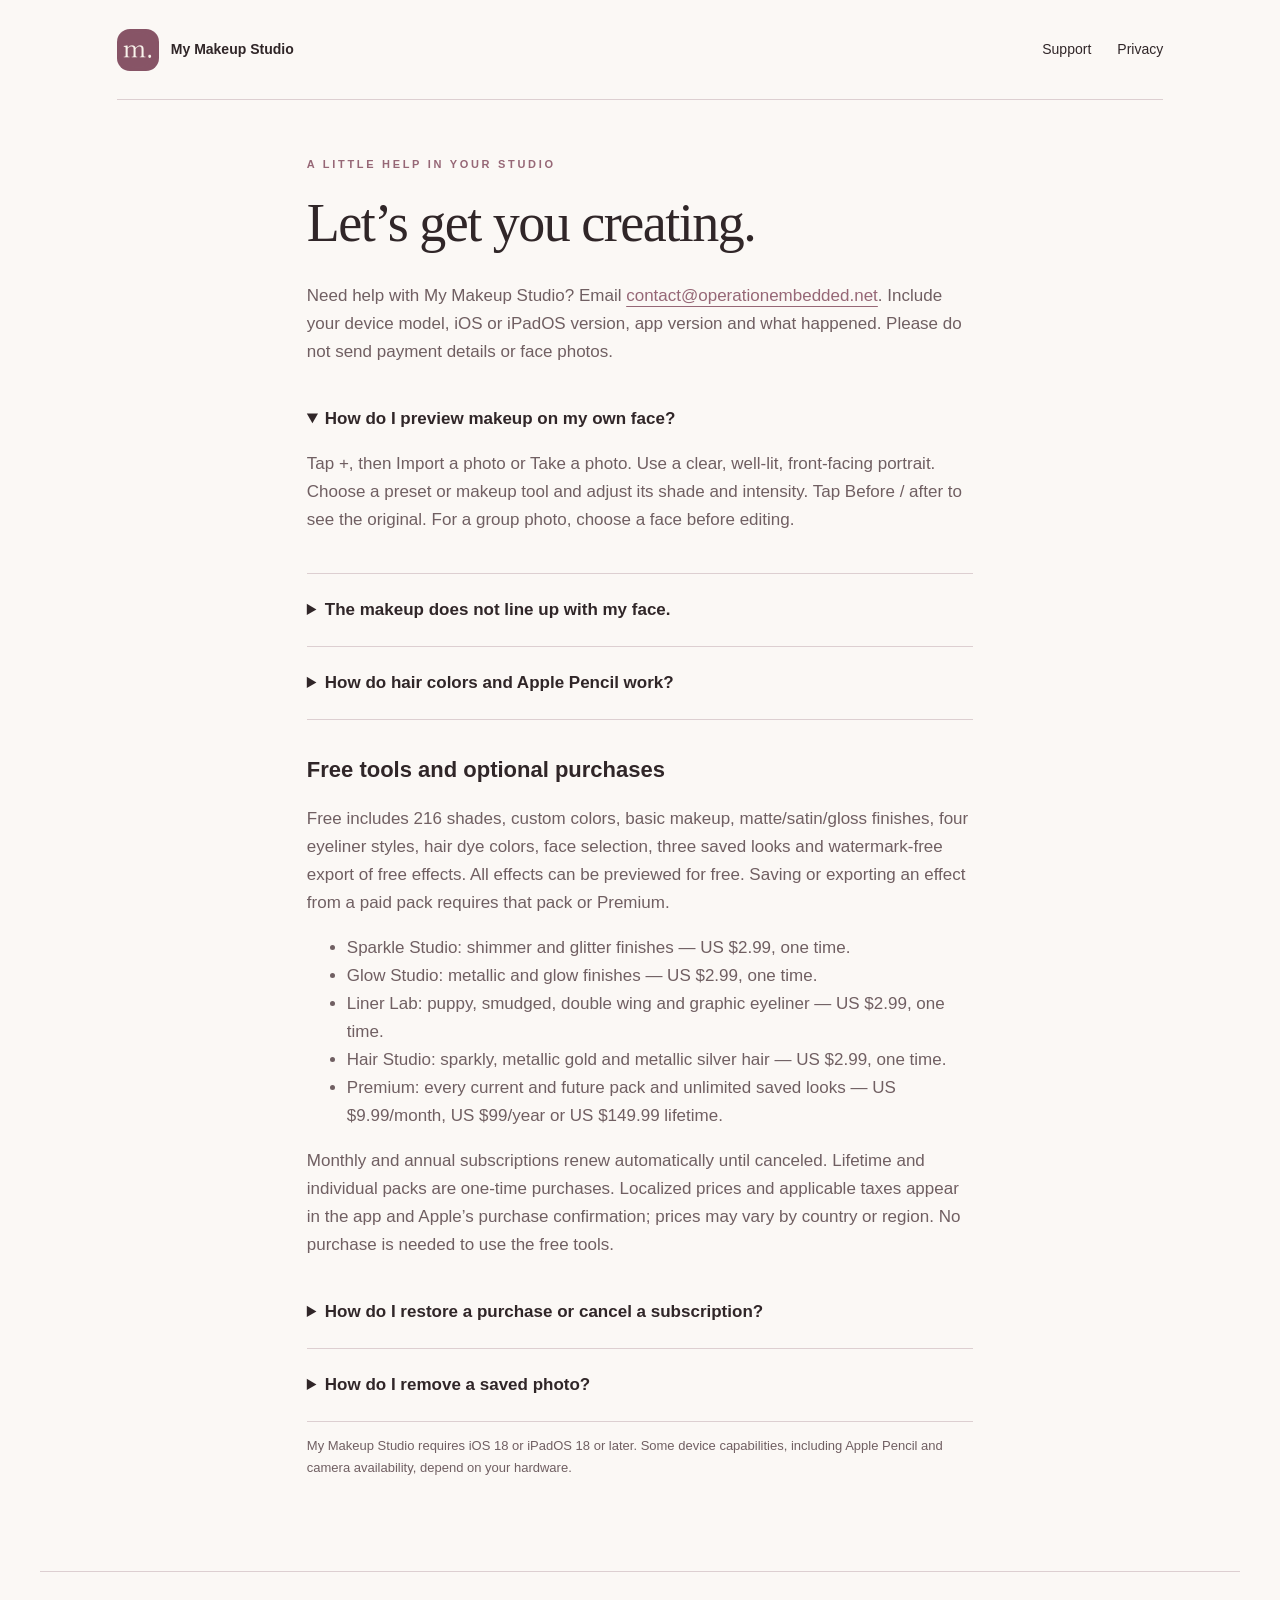
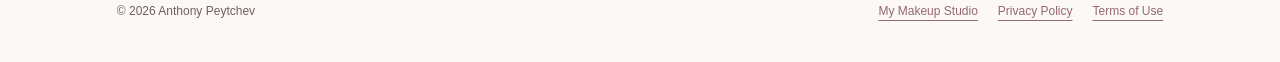
==== support.html @ 7896eaf6 "Publish My Makeup Studio support and privacy pages" ====
<!doctype html><html lang="en"><head><meta charset="utf-8"><meta name="viewport" content="width=device-width,initial-scale=1"><title>Support — My Makeup Studio</title><link rel="stylesheet" href="style.css"></head><body><header><nav aria-label="Main navigation"><a class="brand" href="index.html"><img src="assets/icon.png" alt="">My Makeup Studio</a><a href="support.html" aria-current="page">Support</a><a href="privacy.html">Privacy</a></nav></header><main class="legal"><div class="kicker">A little help in your studio</div><h1>Let’s get you creating.</h1><p>Need help with My Makeup Studio? Email <a href="mailto:contact@operationembedded.net">contact@operationembedded.net</a>. Include your device model, iOS or iPadOS version, app version and what happened. Please do not send payment details or face photos.</p><details open><summary>How do I preview makeup on my own face?</summary><p>Tap +, then Import a photo or Take a photo. Use a clear, well-lit, front-facing portrait. Choose a preset or makeup tool and adjust its shade and intensity. Tap Before / after to see the original. For a group photo, choose a face before editing.</p></details><details><summary>The makeup does not line up with my face.</summary><p>Try a photo with the full face visible, even lighting and less head tilt. Sunglasses, hair covering the eyes and very small faces can make detection harder. You can also zoom in and paint by hand. A photo preview is illustrative and is not a guarantee of how a physical cosmetic will look.</p></details><details><summary>How do hair colors and Apple Pencil work?</summary><p>Choose Hair and paint over the hair to make a reusable mask. Change the shade without repainting, or erase parts of the mask. Hair is not automatically segmented. On a compatible iPad, use Apple Pencil for brushwork; Pencil-only mode helps avoid finger marks. Foundation remains a sheer complexion tint.</p></details><section id="purchases"><h2>Free tools and optional purchases</h2><p>Free includes 216 shades, custom colors, basic makeup, matte/satin/gloss finishes, four eyeliner styles, hair dye colors, face selection, three saved looks and watermark-free export of free effects. All effects can be previewed for free. Saving or exporting an effect from a paid pack requires that pack or Premium.</p><ul><li>Sparkle Studio: shimmer and glitter finishes — US $2.99, one time.</li><li>Glow Studio: metallic and glow finishes — US $2.99, one time.</li><li>Liner Lab: puppy, smudged, double wing and graphic eyeliner — US $2.99, one time.</li><li>Hair Studio: sparkly, metallic gold and metallic silver hair — US $2.99, one time.</li><li>Premium: every current and future pack and unlimited saved looks — US $9.99/month, US $99/year or US $149.99 lifetime.</li></ul><p>Monthly and annual subscriptions renew automatically until canceled. Lifetime and individual packs are one-time purchases. Localized prices and applicable taxes appear in the app and Apple’s purchase confirmation; prices may vary by country or region. No purchase is needed to use the free tools.</p></section><details><summary>How do I restore a purchase or cancel a subscription?</summary><p>Open + → Packs &amp; Premium → Restore Purchases using the Apple Account that made the purchase. To cancel a subscription, use <a href="https://apps.apple.com/account/subscriptions">Apple’s subscription settings</a>. Canceling prevents the next renewal; access continues through the paid period. Lifetime and packs do not renew. For billing or refund requests, visit <a href="https://reportaproblem.apple.com/">Apple’s Report a Problem</a>.</p></details><details><summary>How do I remove a saved photo?</summary><p>Open Saved looks and delete the look. This removes its photo, thumbnail, face landmarks and edits from the app. Exported copies and backups are separate; manage them in the relevant destination or Apple settings. See the <a href="privacy.html">Privacy Policy</a>.</p></details><p class="small">My Makeup Studio requires iOS 18 or iPadOS 18 or later. Some device capabilities, including Apple Pencil and camera availability, depend on your hardware.</p></main><footer><span>© 2026 Anthony Peytchev</span><a href="index.html">My Makeup Studio</a><a href="privacy.html">Privacy Policy</a><a href="https://www.apple.com/legal/internet-services/itunes/dev/stdeula/">Terms of Use</a></footer></body></html>
---- style.css ----
:root{--paper:#fbf8f5;--ink:#302628;--muted:#705f62;--rose:#966776;--line:#ddcfd1;--wash:#eedfe3}*{box-sizing:border-box}html{scroll-behavior:smooth}body{margin:0;background:var(--paper);color:var(--ink);font:17px/1.65 -apple-system,BlinkMacSystemFont,"Segoe UI",sans-serif}a{color:var(--rose);text-underline-offset:5px}a:focus-visible,button:focus-visible{outline:3px solid var(--rose);outline-offset:6px}header,main,footer{max-width:1200px;margin:auto;padding:0 6%}nav{display:flex;align-items:center;gap:26px;min-height:100px;border-bottom:1px solid var(--line)}nav a{text-decoration:none;font-size:14px;color:var(--ink)}.brand{display:flex;align-items:center;gap:12px;margin-right:auto;font-weight:600}.brand img{width:42px;border-radius:13px}.hero{display:grid;grid-template-columns:1.1fr 1fr;gap:70px;align-items:center;padding:78px 0 95px}.kicker{text-transform:uppercase;letter-spacing:2.7px;font-size:11px;font-weight:600;color:var(--rose)}h1,h2,h3{font-family:Georgia,"Times New Roman",serif;font-weight:400;line-height:1.12}h1{font-size:clamp(46px,6vw,78px);letter-spacing:-2.8px;margin:20px 0 28px}h2{font-size:clamp(33px,4vw,49px);letter-spacing:-1px;margin:0 0 22px}h3{font-size:28px}.lead{color:var(--muted);font-size:19px;max-width:510px}.button{display:inline-block;background:var(--rose);color:white;border-radius:40px;padding:13px 25px;text-decoration:none;font-size:15px;margin-top:12px}.small{font-size:13px;color:var(--muted)}.hero-visual{background:var(--wash);border-radius:170px 170px 20px 20px;padding:32px;position:relative;text-align:center}.phone{width:100%;max-width:265px;border-radius:30px;display:block;margin:auto;box-shadow:0 15px 45px #60485426}.caption{font-size:11px;color:var(--muted);margin:20px 0 0}.promise{padding:28px 0;border-block:1px solid var(--line);display:flex;justify-content:space-between;gap:18px;font-size:13px}.section{padding:95px 0}.steps{display:grid;grid-template-columns:repeat(3,1fr);gap:42px;margin-top:40px}.steps .number{font-family:Georgia,serif;font-size:34px;color:var(--rose)}.steps p,.split p{color:var(--muted)}.split{display:grid;grid-template-columns:1fr 1fr;gap:64px;align-items:center;border-top:1px solid var(--line)}.ipad{width:100%;border-radius:15px;box-shadow:0 12px 35px #60485412}.palette{display:flex;gap:12px;margin:30px 0}.swatch{width:35px;height:35px;border-radius:50%;border:1px solid #0001}.closing{text-align:center;background:var(--wash);padding:60px 25px;border-radius:20px;margin-bottom:80px}.closing p{max-width:650px;margin:20px auto}.legal{max-width:820px;padding-top:55px;padding-bottom:80px}.legal h1{font-size:54px;letter-spacing:-1.5px}.legal h2{font-family:inherit;font-size:22px;font-weight:600;letter-spacing:0;margin-top:38px}.legal p,.legal li{color:var(--muted)}details{padding:22px 0;border-bottom:1px solid var(--line)}summary{cursor:pointer;font-weight:600}footer{border-top:1px solid var(--line);padding-top:30px;padding-bottom:40px;display:flex;flex-wrap:wrap;gap:20px;font-size:12px;color:var(--muted)}footer span{margin-right:auto}@media(max-width:760px){nav{gap:17px;min-height:85px}.brand{font-size:14px}.brand img{width:35px}.hero{grid-template-columns:1fr;gap:35px;padding:48px 0}.hero-visual{max-width:430px;width:100%;margin:auto}.phone{max-width:240px}.promise{flex-wrap:wrap}.steps,.split{grid-template-columns:1fr;gap:26px}.section{padding:60px 0}.legal h1{font-size:42px}.lead{font-size:18px}h1{letter-spacing:-1.8px}nav a{font-size:12px}footer{padding-inline:6%}}@media(prefers-reduced-motion:reduce){html{scroll-behavior:auto}}
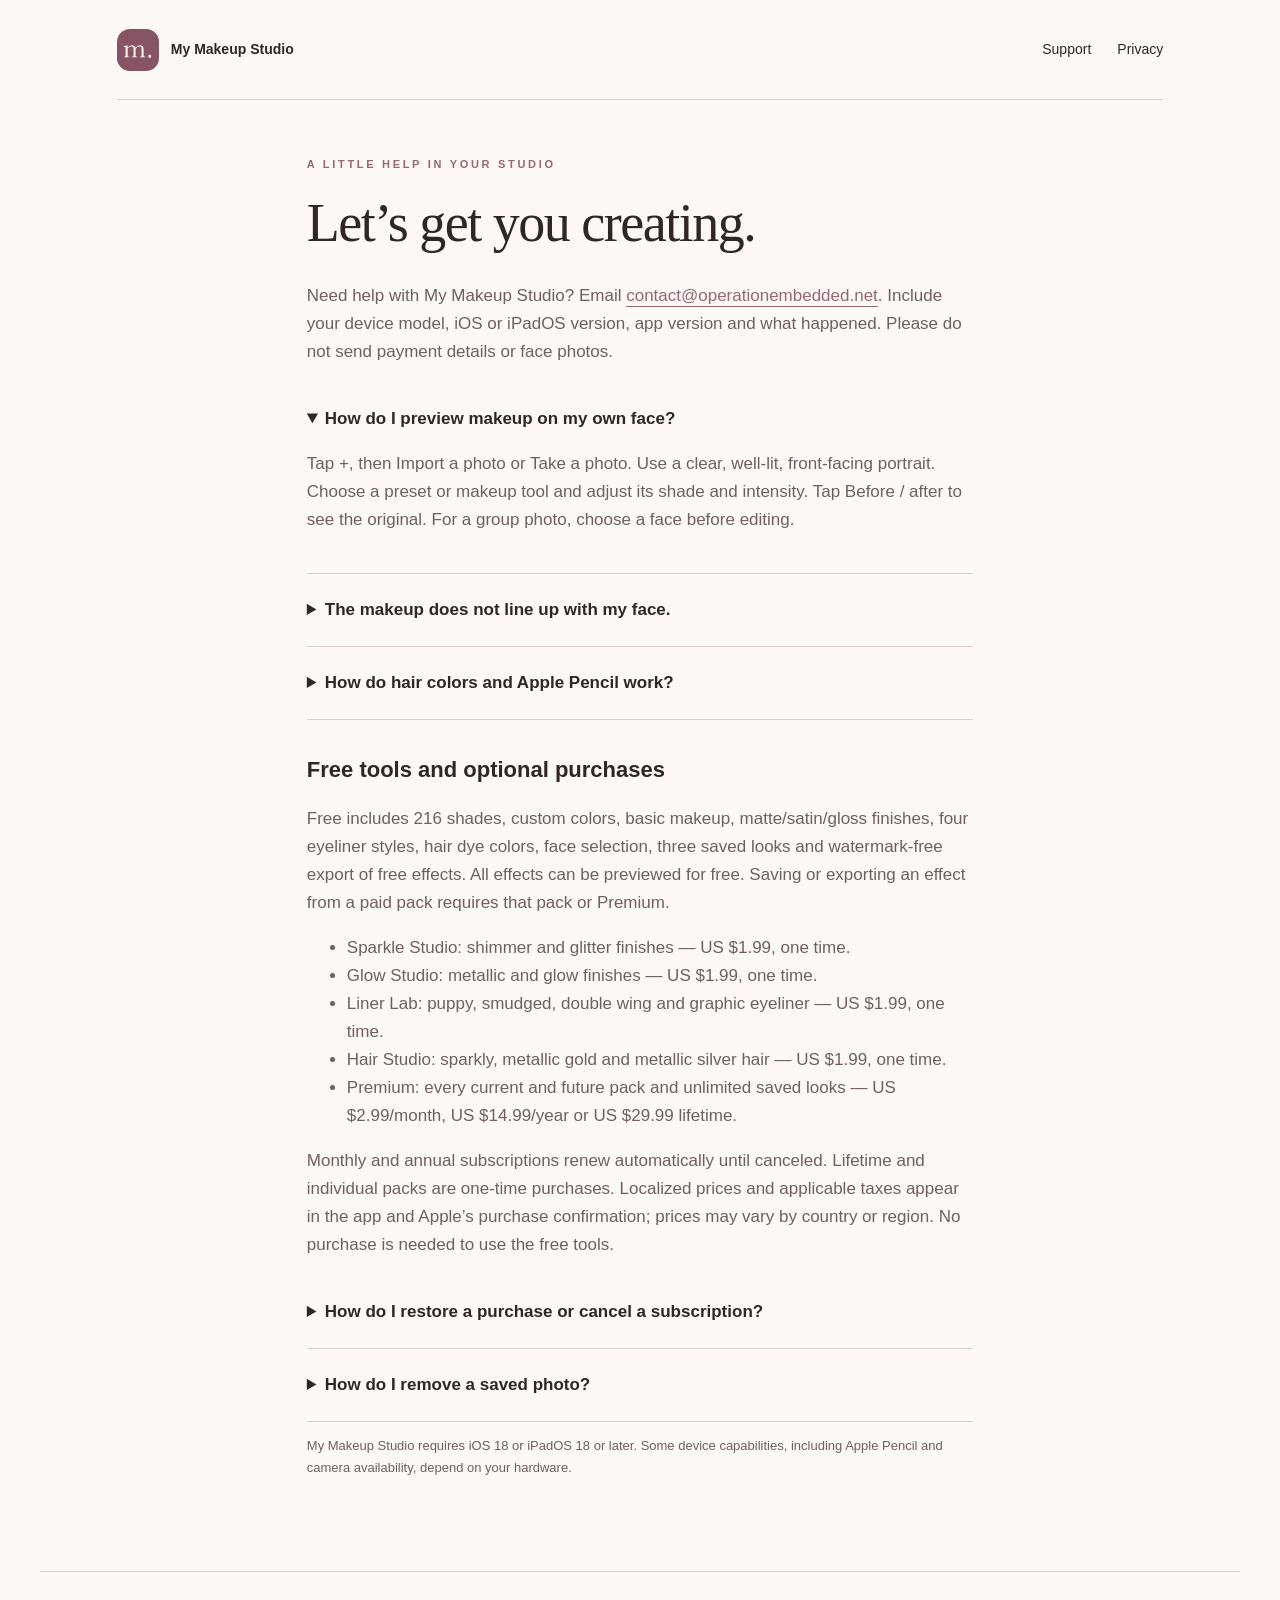
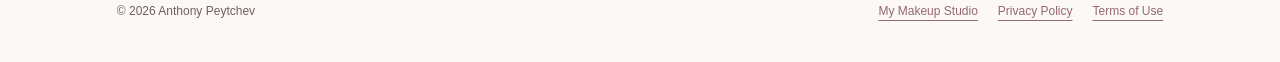
==== commit 7ba84043: "Lower launch prices for packs and Premium" ====
--- a/support.html
+++ b/support.html
@@ -1 +1 @@
-<!doctype html><html lang="en"><head><meta charset="utf-8"><meta name="viewport" content="width=device-width,initial-scale=1"><title>Support — My Makeup Studio</title><link rel="stylesheet" href="style.css"></head><body><header><nav aria-label="Main navigation"><a class="brand" href="index.html"><img src="assets/icon.png" alt="">My Makeup Studio</a><a href="support.html" aria-current="page">Support</a><a href="privacy.html">Privacy</a></nav></header><main class="legal"><div class="kicker">A little help in your studio</div><h1>Let’s get you creating.</h1><p>Need help with My Makeup Studio? Email <a href="mailto:contact@operationembedded.net">contact@operationembedded.net</a>. Include your device model, iOS or iPadOS version, app version and what happened. Please do not send payment details or face photos.</p><details open><summary>How do I preview makeup on my own face?</summary><p>Tap +, then Import a photo or Take a photo. Use a clear, well-lit, front-facing portrait. Choose a preset or makeup tool and adjust its shade and intensity. Tap Before / after to see the original. For a group photo, choose a face before editing.</p></details><details><summary>The makeup does not line up with my face.</summary><p>Try a photo with the full face visible, even lighting and less head tilt. Sunglasses, hair covering the eyes and very small faces can make detection harder. You can also zoom in and paint by hand. A photo preview is illustrative and is not a guarantee of how a physical cosmetic will look.</p></details><details><summary>How do hair colors and Apple Pencil work?</summary><p>Choose Hair and paint over the hair to make a reusable mask. Change the shade without repainting, or erase parts of the mask. Hair is not automatically segmented. On a compatible iPad, use Apple Pencil for brushwork; Pencil-only mode helps avoid finger marks. Foundation remains a sheer complexion tint.</p></details><section id="purchases"><h2>Free tools and optional purchases</h2><p>Free includes 216 shades, custom colors, basic makeup, matte/satin/gloss finishes, four eyeliner styles, hair dye colors, face selection, three saved looks and watermark-free export of free effects. All effects can be previewed for free. Saving or exporting an effect from a paid pack requires that pack or Premium.</p><ul><li>Sparkle Studio: shimmer and glitter finishes — US $2.99, one time.</li><li>Glow Studio: metallic and glow finishes — US $2.99, one time.</li><li>Liner Lab: puppy, smudged, double wing and graphic eyeliner — US $2.99, one time.</li><li>Hair Studio: sparkly, metallic gold and metallic silver hair — US $2.99, one time.</li><li>Premium: every current and future pack and unlimited saved looks — US $9.99/month, US $99/year or US $149.99 lifetime.</li></ul><p>Monthly and annual subscriptions renew automatically until canceled. Lifetime and individual packs are one-time purchases. Localized prices and applicable taxes appear in the app and Apple’s purchase confirmation; prices may vary by country or region. No purchase is needed to use the free tools.</p></section><details><summary>How do I restore a purchase or cancel a subscription?</summary><p>Open + → Packs &amp; Premium → Restore Purchases using the Apple Account that made the purchase. To cancel a subscription, use <a href="https://apps.apple.com/account/subscriptions">Apple’s subscription settings</a>. Canceling prevents the next renewal; access continues through the paid period. Lifetime and packs do not renew. For billing or refund requests, visit <a href="https://reportaproblem.apple.com/">Apple’s Report a Problem</a>.</p></details><details><summary>How do I remove a saved photo?</summary><p>Open Saved looks and delete the look. This removes its photo, thumbnail, face landmarks and edits from the app. Exported copies and backups are separate; manage them in the relevant destination or Apple settings. See the <a href="privacy.html">Privacy Policy</a>.</p></details><p class="small">My Makeup Studio requires iOS 18 or iPadOS 18 or later. Some device capabilities, including Apple Pencil and camera availability, depend on your hardware.</p></main><footer><span>© 2026 Anthony Peytchev</span><a href="index.html">My Makeup Studio</a><a href="privacy.html">Privacy Policy</a><a href="https://www.apple.com/legal/internet-services/itunes/dev/stdeula/">Terms of Use</a></footer></body></html>
+<!doctype html><html lang="en"><head><meta charset="utf-8"><meta name="viewport" content="width=device-width,initial-scale=1"><title>Support — My Makeup Studio</title><link rel="stylesheet" href="style.css"></head><body><header><nav aria-label="Main navigation"><a class="brand" href="index.html"><img src="assets/icon.png" alt="">My Makeup Studio</a><a href="support.html" aria-current="page">Support</a><a href="privacy.html">Privacy</a></nav></header><main class="legal"><div class="kicker">A little help in your studio</div><h1>Let’s get you creating.</h1><p>Need help with My Makeup Studio? Email <a href="mailto:contact@operationembedded.net">contact@operationembedded.net</a>. Include your device model, iOS or iPadOS version, app version and what happened. Please do not send payment details or face photos.</p><details open><summary>How do I preview makeup on my own face?</summary><p>Tap +, then Import a photo or Take a photo. Use a clear, well-lit, front-facing portrait. Choose a preset or makeup tool and adjust its shade and intensity. Tap Before / after to see the original. For a group photo, choose a face before editing.</p></details><details><summary>The makeup does not line up with my face.</summary><p>Try a photo with the full face visible, even lighting and less head tilt. Sunglasses, hair covering the eyes and very small faces can make detection harder. You can also zoom in and paint by hand. A photo preview is illustrative and is not a guarantee of how a physical cosmetic will look.</p></details><details><summary>How do hair colors and Apple Pencil work?</summary><p>Choose Hair and paint over the hair to make a reusable mask. Change the shade without repainting, or erase parts of the mask. Hair is not automatically segmented. On a compatible iPad, use Apple Pencil for brushwork; Pencil-only mode helps avoid finger marks. Foundation remains a sheer complexion tint.</p></details><section id="purchases"><h2>Free tools and optional purchases</h2><p>Free includes 216 shades, custom colors, basic makeup, matte/satin/gloss finishes, four eyeliner styles, hair dye colors, face selection, three saved looks and watermark-free export of free effects. All effects can be previewed for free. Saving or exporting an effect from a paid pack requires that pack or Premium.</p><ul><li>Sparkle Studio: shimmer and glitter finishes — US $1.99, one time.</li><li>Glow Studio: metallic and glow finishes — US $1.99, one time.</li><li>Liner Lab: puppy, smudged, double wing and graphic eyeliner — US $1.99, one time.</li><li>Hair Studio: sparkly, metallic gold and metallic silver hair — US $1.99, one time.</li><li>Premium: every current and future pack and unlimited saved looks — US $2.99/month, US $14.99/year or US $29.99 lifetime.</li></ul><p>Monthly and annual subscriptions renew automatically until canceled. Lifetime and individual packs are one-time purchases. Localized prices and applicable taxes appear in the app and Apple’s purchase confirmation; prices may vary by country or region. No purchase is needed to use the free tools.</p></section><details><summary>How do I restore a purchase or cancel a subscription?</summary><p>Open + → Packs &amp; Premium → Restore Purchases using the Apple Account that made the purchase. To cancel a subscription, use <a href="https://apps.apple.com/account/subscriptions">Apple’s subscription settings</a>. Canceling prevents the next renewal; access continues through the paid period. Lifetime and packs do not renew. For billing or refund requests, visit <a href="https://reportaproblem.apple.com/">Apple’s Report a Problem</a>.</p></details><details><summary>How do I remove a saved photo?</summary><p>Open Saved looks and delete the look. This removes its photo, thumbnail, face landmarks and edits from the app. Exported copies and backups are separate; manage them in the relevant destination or Apple settings. See the <a href="privacy.html">Privacy Policy</a>.</p></details><p class="small">My Makeup Studio requires iOS 18 or iPadOS 18 or later. Some device capabilities, including Apple Pencil and camera availability, depend on your hardware.</p></main><footer><span>© 2026 Anthony Peytchev</span><a href="index.html">My Makeup Studio</a><a href="privacy.html">Privacy Policy</a><a href="https://www.apple.com/legal/internet-services/itunes/dev/stdeula/">Terms of Use</a></footer></body></html>
